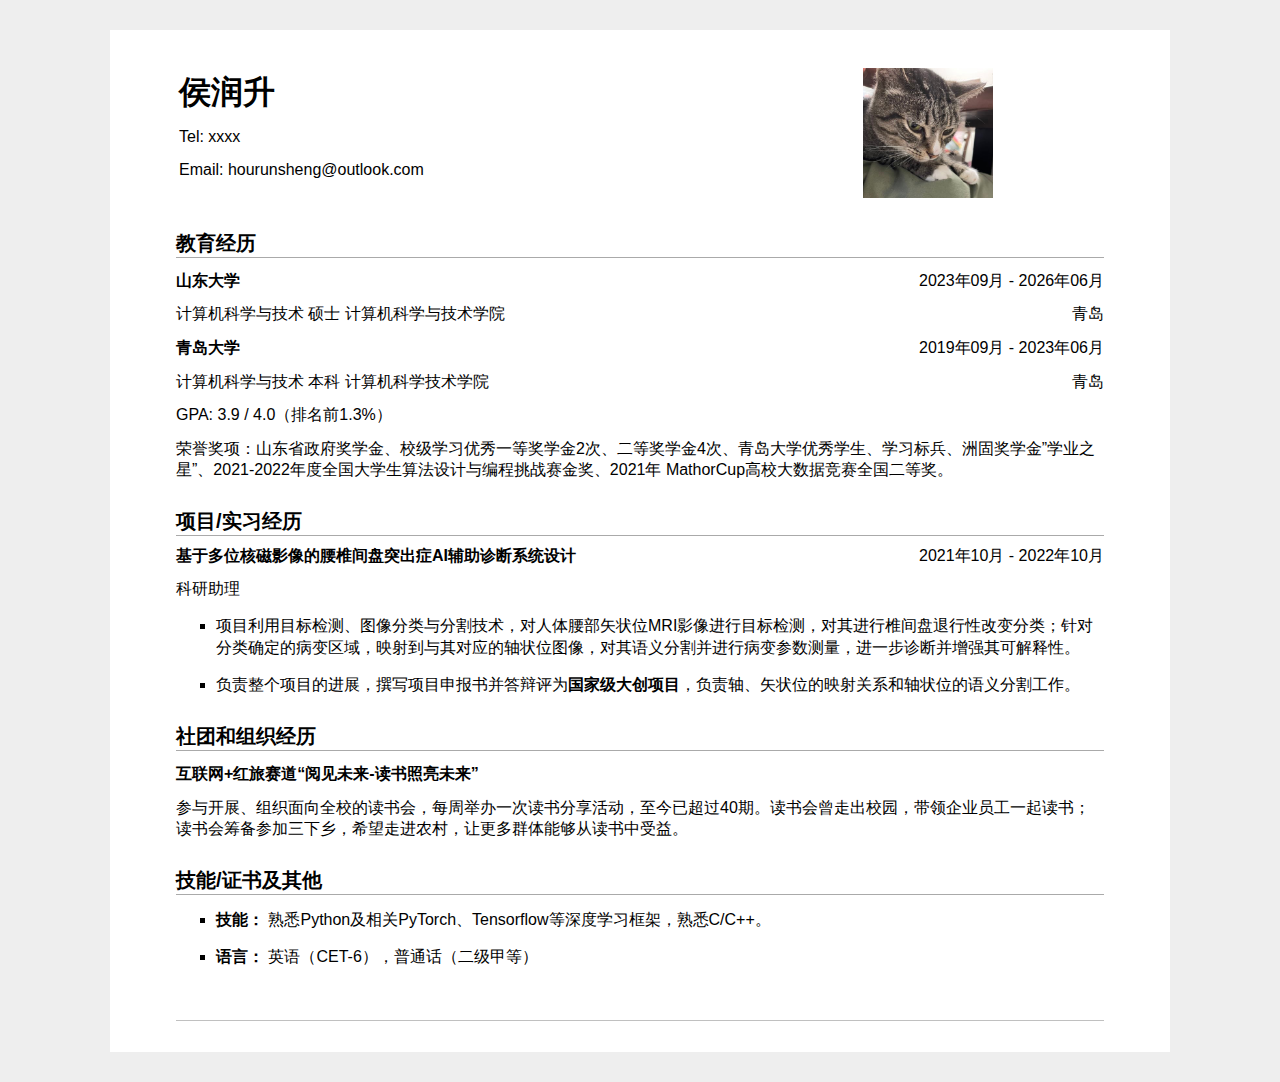
==== index.html @ 1c1a1207 "Update index.html" ====
<html xmlns="http://www.w3.org/1999/xhtml" xml:lang="zh-CN">
<head>
<meta http-equiv="Content-Type" content="text/html;charset=utf-8" />
<meta name="keywords" content="Runsheng Hou"> 
<meta name="description" content="Runsheng Hou's home page">



<link rel="stylesheet" href="jemdoc.css" type="text/css" />
<title>Runsheng Hou</title>
<script type="text/javascript">

  var _gaq = _gaq || [];
  _gaq.push(['_setAccount', 'UA-39824124-1']);
  _gaq.push(['_trackPageview']);

  (function() {
    var ga = document.createElement('script'); ga.type = 'text/javascript'; ga.async = true;
    ga.src = ('https:' == document.location.protocol ? 'https://ssl' : 'http://www') + '.google-analytics.com/ga.js';
    var s = document.getElementsByTagName('script')[0]; s.parentNode.insertBefore(ga, s);
  })();
  
  </script>
</head>
<body >

<div id="layout-content" style="margin-top:25px">

<table>
	<tbody>
		<tr>
			<td width="680">

				<p><font size=6><b>侯润升</b></font> </p>
				<p>Tel: xxxx</p>
				<p>Email: hourunsheng@outlook.com</p>

			</td>

			<td>
				<img src="kyle.jpg" border="0" width="130">
			</td>
			
		<tr>
	</tbody>
</table>

<h2>教育经历</h2>
<p>
	<p style="text-align: left;"><b>山东大学</b> <span style="float: right;">2023年09月 - 2026年06月</span></p>
	<p style="text-align: left;">计算机科学与技术 硕士 计算机科学与技术学院<span style="float: right;">青岛</span></p>
</p>
<p>
	<p style="text-align: left;"><b>青岛大学</b> <span style="float: right;">2019年09月 - 2023年06月</span></p>
	<p style="text-align: left;">计算机科学与技术 本科 计算机科学技术学院<span style="float: right;">青岛</span></p>
	<p>GPA: 3.9 / 4.0（排名前1.3%）</p>
	荣誉奖项：山东省政府奖学金、校级学习优秀一等奖学金2次、二等奖学金4次、青岛大学优秀学生、学习标兵、洲固奖学金”学业之星”、2021-2022年度全国大学生算法设计与编程挑战赛金奖、2021年 MathorCup高校大数据竞赛全国二等奖。
	
</p>

<h2>项目/实习经历</h2>
	<p style="text-align: left;"><b>基于多位核磁影像的腰椎间盘突出症AI辅助诊断系统设计</b> <span style="float: right;">2021年10月 - 2022年10月</span></p>
	<p>科研助理</p>
	<ul style="list-style-type:square; margin-top:13px;margin-bottom:0px;">
		<li>
			项目利用目标检测、图像分类与分割技术，对人体腰部矢状位MRI影像进行目标检测，对其进行椎间盘退行性改变分类；针对分类确定的病变区域，映射到与其对应的轴状位图像，对其语义分割并进行病变参数测量，进一步诊断并增强其可解释性。
		</li>
		<li>
			负责整个项目的进展，撰写项目申报书并答辩评为<b>国家级大创项目</b>，负责轴、矢状位的映射关系和轴状位的语义分割工作。
		</li>
	</ul>



<h2>社团和组织经历</h2>

<p>
	<p style="text-align: left;"><b>互联网+红旅赛道“阅见未来-读书照亮未来”</b> </p>
	参与开展、组织面向全校的读书会，每周举办一次读书分享活动，至今已超过40期。读书会曾走出校园，带领企业员工一起读书；读书会筹备参加三下乡，希望走进农村，让更多群体能够从读书中受益。
</p>


<h2>技能/证书及其他</h2>
<p>
	<ul style="list-style-type:square; margin-top:13px;margin-bottom:0px;">
		<li>
			<b>技能： </b>熟悉Python及相关PyTorch、Tensorflow等深度学习框架，熟悉C/C++。
		</li>
		<li>
			<b>语言： </b>英语（CET-6），普通话（二级甲等）
		</li>
	</ul>
</p>

<div id="footer">
	<div id="footer-text"></div>
</div>
</div>
</body>
</html>
---- jemdoc.css ----
/* Default css file for jemdoc. */

table#tlayout {
    border: none;
    border-collapse: separate;
    background: white;
}
/*
body {
	background: white;
	padding-bottom: 8px;
	margin: 0;
}
*/
html {
  background-color: #eeeeee; 
}

body { 
  font-family: Arial, Helvetica, Times, Georgia, Verdana, san-serif;
  color: #000;
  background-color: #ffffff; 
  text-align:left; /* for IE */
  margin-top: 30px; 
  margin-bottom: 30px;
  margin-left: auto;
  margin-right: auto;
  padding-left:  50px;
  padding-right: 50px;
  padding-top: 10px;
  padding-bottom: 30px;
  max-width: 960px;
}

#layout-menu {
	background: #f6f6f6;
	border: 1px solid #dddddd;
	padding-top: 0.5em;
	padding-left: 8px;
	padding-right: 8px;
	font-size: 1.0em;
	width: auto;
	white-space: nowrap;
    text-align: left;
    vertical-align: top;
}

#layout-menu td {
	background: #f4f4f4;
    vertical-align: top;
}

#layout-content {
	padding-top: 0.0em;
	padding-left: 1.0em;
	padding-right: 1.0em;
    border: none;
    background: white;
    text-align: left;
    vertical-align: top;
}

#layout-menu a {
	line-height: 1.5em;
	margin-left: 0.5em;
}

tt {
    background: #ffffdd;
}

pre, tt {
	font-size: 90%;
	font-family: monaco, monospace;
}

a, a > tt {
	color: #224b8d;
	text-decoration: none;
}

a:hover {
	border-bottom: 1px gray dotted;
}

#layout-menu a.current:link, #layout-menu a.current:visited {
	color: #022b6d;
	border-bottom: 1px gray solid;
}
#layout-menu a:link, #layout-menu a:visited, #layout-menu a:hover {
	color: #527bbd;
	text-decoration: none;
}
#layout-menu a:hover {
	text-decoration: none;
}

div.menu-category {
	border-bottom: 1px solid gray;
	margin-top: 0.8em;
	padding-top: 0.2em;
	padding-bottom: 0.1em;
	font-weight: bold;
}

div.menu-item {
	padding-left: 16px;
	text-indent: -16px;
}

div#toptitle {
	padding-bottom: 0.2em;
	margin-bottom: 1.5em;
	/*border-bottom: 3px double gray;*/
}

/* Reduce space if we begin the page with a title. */
div#toptitle + h2, div#toptitle + h3 {
	margin-top: 0em;
}

div#subtitle {
	margin-top: 0.0em;
	margin-bottom: 0.0em;
	padding-top: 0em;
	padding-bottom: 0.1em;
}

em {
	font-style: italic;
}

strong {
	font-weight: bold;
}


h1, h2, h3 {
	
	margin-top: 0.7em;
	margin-bottom: 0.5em;
	padding-bottom: 0.2em;
	line-height: 1.0;
	padding-top: 0.5em;
	border-bottom: 1px solid #aaaaaa;
}

h1 {
	font-size: 165%;
	padding-bottom: 0.3em;
}

h2 {
	padding-top: 0.8em;
	font-size: 125%;
}

h2 + h3 {
    padding-top: 0.2em;
}

h3 {
	font-size: 110%;
	border-bottom: none;
}

p {
	margin-top: 0.0em;
	margin-bottom: 0.8em;
	padding: 0;
	line-height: 1.3;
}

pre {
	padding: 0;
	margin: 0;
}

div#footer {
	font-size: small;
	border-top: 1px solid #c0c0c0;
	padding-top: 0.1em;
	margin-top: 4.0em;
	color: #c0c0c0;
}

div#footer a {
	color: #80a0b0;
}

div#footer-text {
	float: left;
	padding-bottom: 8px;
}

ul, ol, dl {
	margin-top: 0.2em;
	padding-top: 0;
	margin-bottom: 0.8em;
	line-height: 1.4
}

dt {
	margin-top: 0.5em;
	margin-bottom: 0;
}

dl {
	margin-left: 20px;
}

dd {
	color: #222222;
}

dd > *:first-child {
	margin-top: 0;
}

ul {
	list-style-position: outside;
	list-style-type: circle;
}

p + ul, p + ol {
	margin-top: -0.5em;
}

li {
	margin-top:0.9em;
}

ol {
	list-style-position: outside;
	list-style-type: decimal;
}

li p, dd p {
	margin-bottom: 0.3em;
}


ol ol {
	list-style-type: lower-alpha;
}

ol ol ol {
	list-style-type: lower-roman;
}

p + div.codeblock {
	margin-top: -0.6em;
}

div.codeblock, div.infoblock {
	margin-right: 0%;
	margin-top: 1.2em;
	margin-bottom: 1.3em;
}

div.blocktitle {
	font-weight: bold;
	color: #cd7b62;
	margin-top: 1.2em;
	margin-bottom: 0.1em;
}

div.blockcontent {
	border: 1px solid silver;
	padding: 0.3em 0.5em;
}

div.infoblock > div.blockcontent {
	background: #ffffee;
}

div.blockcontent p + ul, div.blockcontent p + ol {
	margin-top: 0.4em;
}

div.infoblock p {
	margin-bottom: 0em;
}

div.infoblock li p, div.infoblock dd p {
	margin-bottom: 0.5em;
}

div.infoblock p + p {
	margin-top: 0.8em;
}

div.codeblock > div.blockcontent {
	background: #f6f6f6;
}

span.pycommand {
	color: #000070;
}

span.statement {
	color: #008800;
}
span.builtin {
	color: #000088;
}
span.special {
	color: #990000;
}
span.operator {
	color: #880000;
}
span.error {
	color: #aa0000;
}
span.comment, span.comment > *, span.string, span.string > * {
	color: #606060;
}

@media print {
	#layout-menu { display: none; }
}

#fwtitle {
	margin: 2px;
}

#fwtitle #toptitle {
	padding-left: 0.5em;
	margin-bottom: 0.5em;
}

#layout-content h1:first-child, #layout-content h2:first-child, #layout-content h3:first-child {
	margin-top: -0.7em;
}

div#toptitle h1, #layout-content div#toptitle h1 {
	margin-bottom: 0.0em;
	padding-bottom: 0.1em;
	padding-top: 0;
	margin-top: 0.5em;
	border-bottom: none;
}

img.eq {
	padding: 0;
	padding-left: 0.1em;
	padding-right: 0.1em;
	margin: 0;
}

img.eqwl {
	padding-left: 2em;
	padding-top: 0.6em;
	padding-bottom: 0.2em;
	margin: 0;
}

table + table {
    margin-top: 1em;
}

tr.heading {
    font-weight: bold;
    border-bottom: 2px solid black;
}

img {
    border: none;
}

table.imgtable, table.imgtable td {
    border: none;
    text-align: left;
}
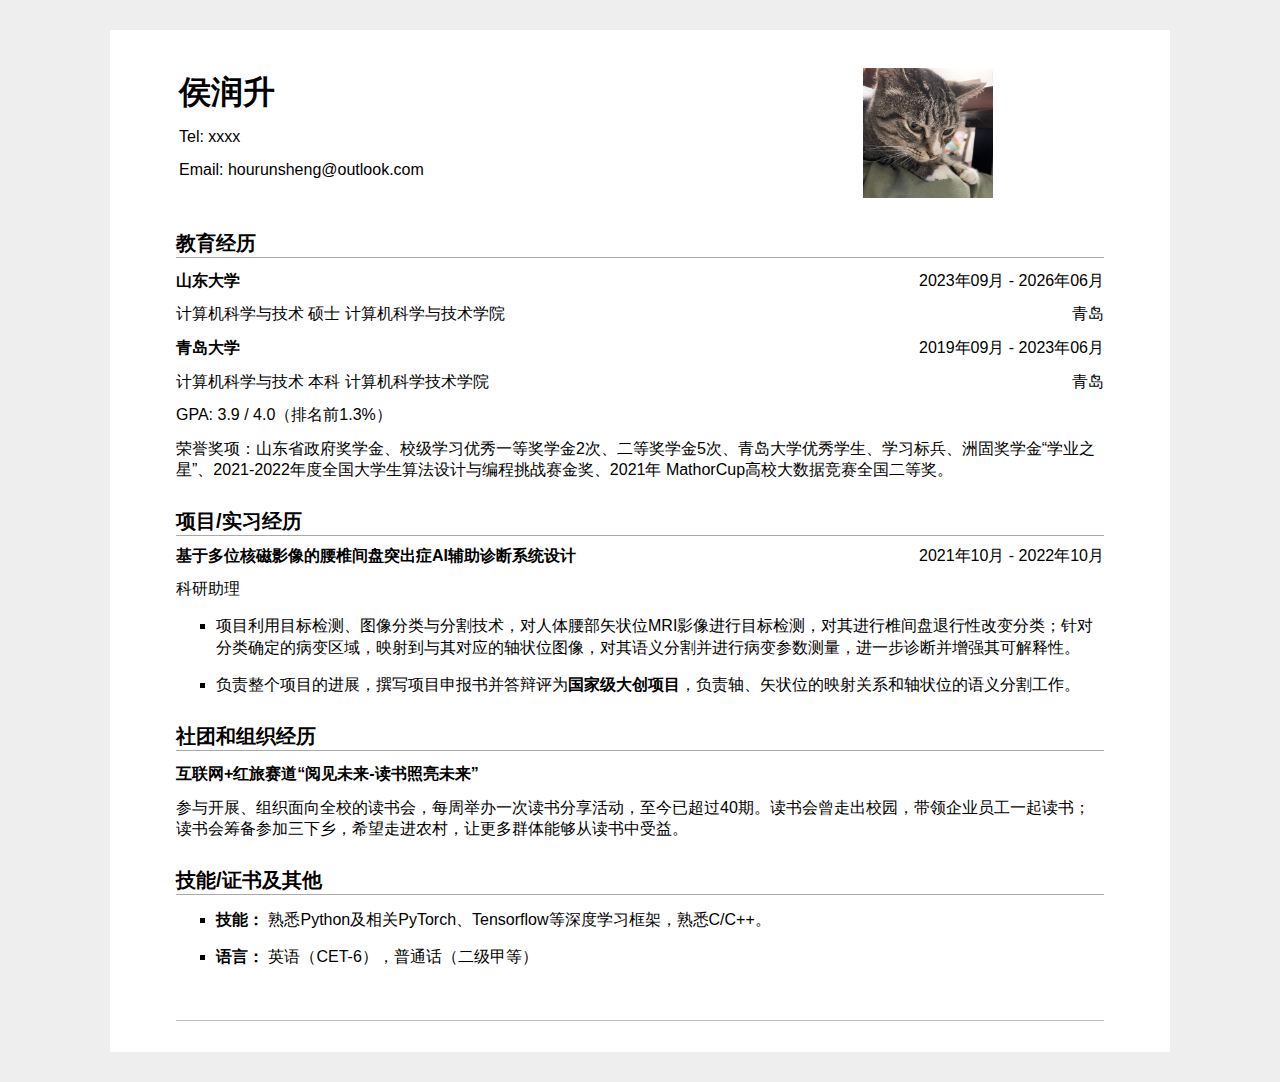
==== commit a36f68d3: "Update index.html" ====
--- a/index.html
+++ b/index.html
@@ -54,7 +54,7 @@
 	<p style="text-align: left;"><b>青岛大学</b> <span style="float: right;">2019年09月 - 2023年06月</span></p>
 	<p style="text-align: left;">计算机科学与技术 本科 计算机科学技术学院<span style="float: right;">青岛</span></p>
 	<p>GPA: 3.9 / 4.0（排名前1.3%）</p>
-	荣誉奖项：山东省政府奖学金、校级学习优秀一等奖学金2次、二等奖学金4次、青岛大学优秀学生、学习标兵、洲固奖学金”学业之星”、2021-2022年度全国大学生算法设计与编程挑战赛金奖、2021年 MathorCup高校大数据竞赛全国二等奖。
+	荣誉奖项：山东省政府奖学金、校级学习优秀一等奖学金2次、二等奖学金5次、青岛大学优秀学生、学习标兵、洲固奖学金“学业之星”、2021-2022年度全国大学生算法设计与编程挑战赛金奖、2021年 MathorCup高校大数据竞赛全国二等奖。
 	
 </p>
 
--- a/jemdoc.css
+++ b/jemdoc.css
@@ -17,7 +17,7 @@
 }
 
 body { 
-  font-family: Arial, Helvetica, Times, Georgia, Verdana, san-serif;
+  font-family: Arial, Helvetica, Times, Georgia, Verdana, sans-serif;
   color: #000;
   background-color: #ffffff; 
   text-align:left; /* for IE */
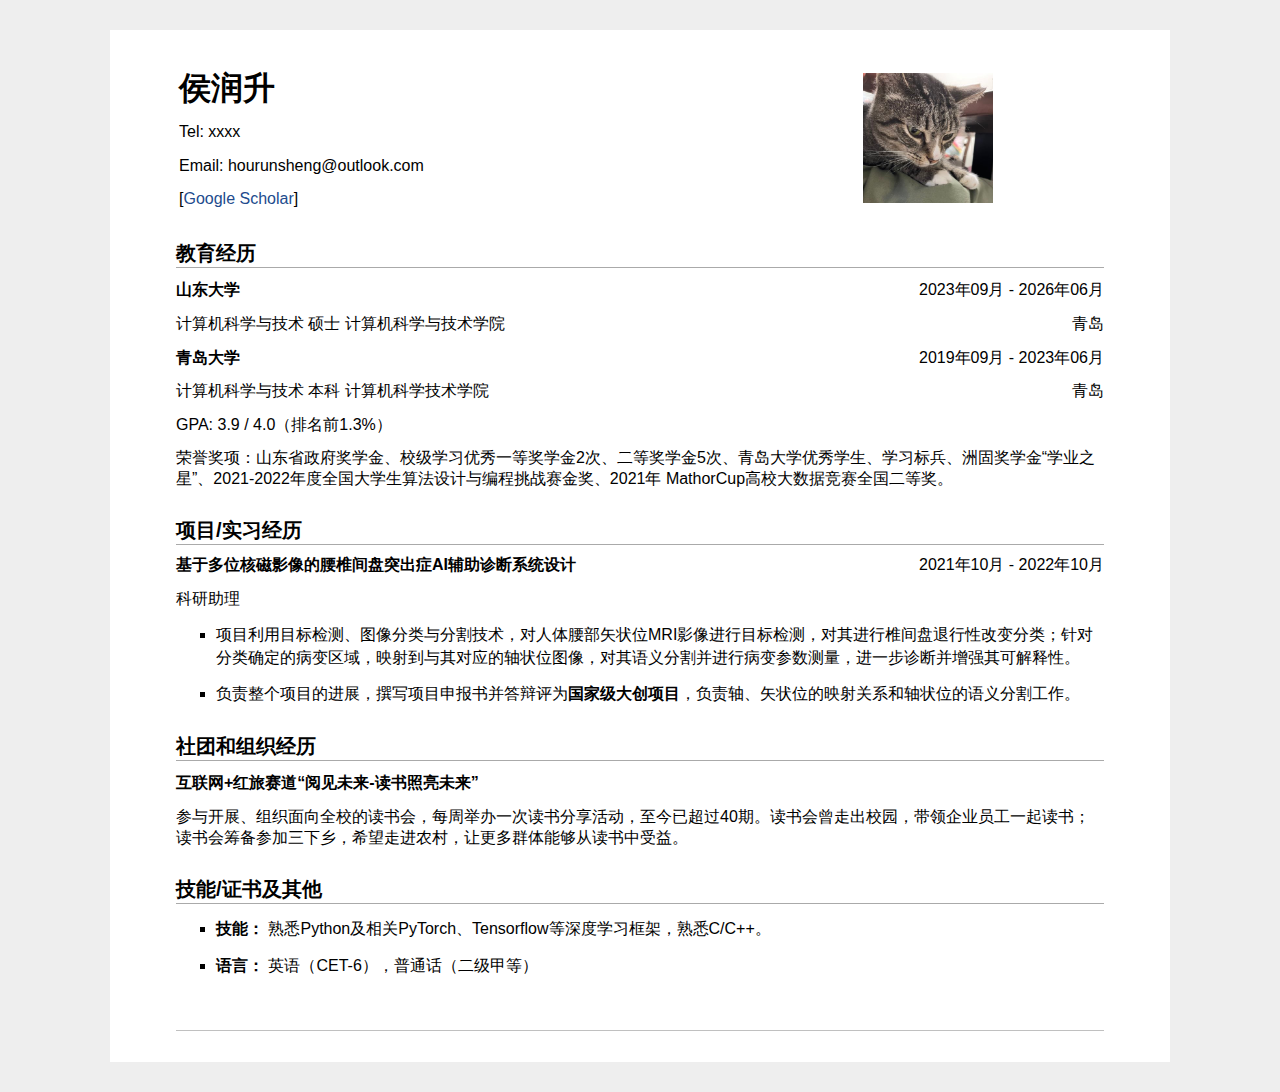
==== commit 482c7d5f: "Update index.html" ====
--- a/index.html
+++ b/index.html
@@ -34,6 +34,7 @@
 				<p><font size=6><b>侯润升</b></font> </p>
 				<p>Tel: xxxx</p>
 				<p>Email: hourunsheng@outlook.com</p>
+				[<a href="https://scholar.google.com/citations?view_op=list_works&hl=en&user=yI5UtN8AAAAJ">Google Scholar</a>]
 
 			</td>
 
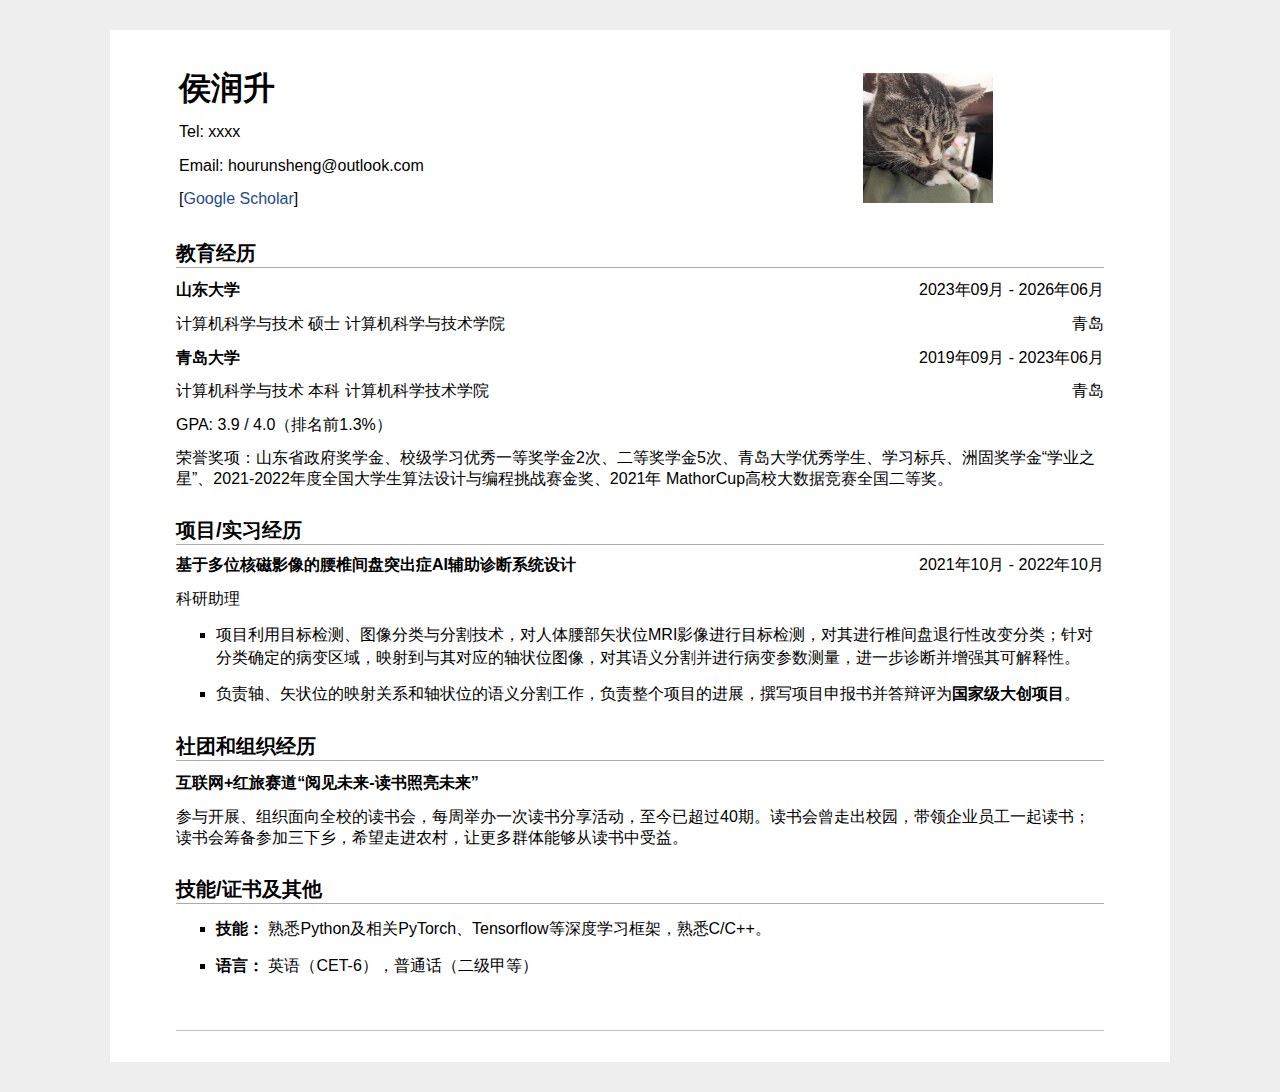
==== commit 1856337c: "update project" ====
--- a/index.html
+++ b/index.html
@@ -67,7 +67,7 @@
 			项目利用目标检测、图像分类与分割技术，对人体腰部矢状位MRI影像进行目标检测，对其进行椎间盘退行性改变分类；针对分类确定的病变区域，映射到与其对应的轴状位图像，对其语义分割并进行病变参数测量，进一步诊断并增强其可解释性。
 		</li>
 		<li>
-			负责整个项目的进展，撰写项目申报书并答辩评为<b>国家级大创项目</b>，负责轴、矢状位的映射关系和轴状位的语义分割工作。
+			负责轴、矢状位的映射关系和轴状位的语义分割工作，负责整个项目的进展，撰写项目申报书并答辩评为<b>国家级大创项目</b>。
 		</li>
 	</ul>
 
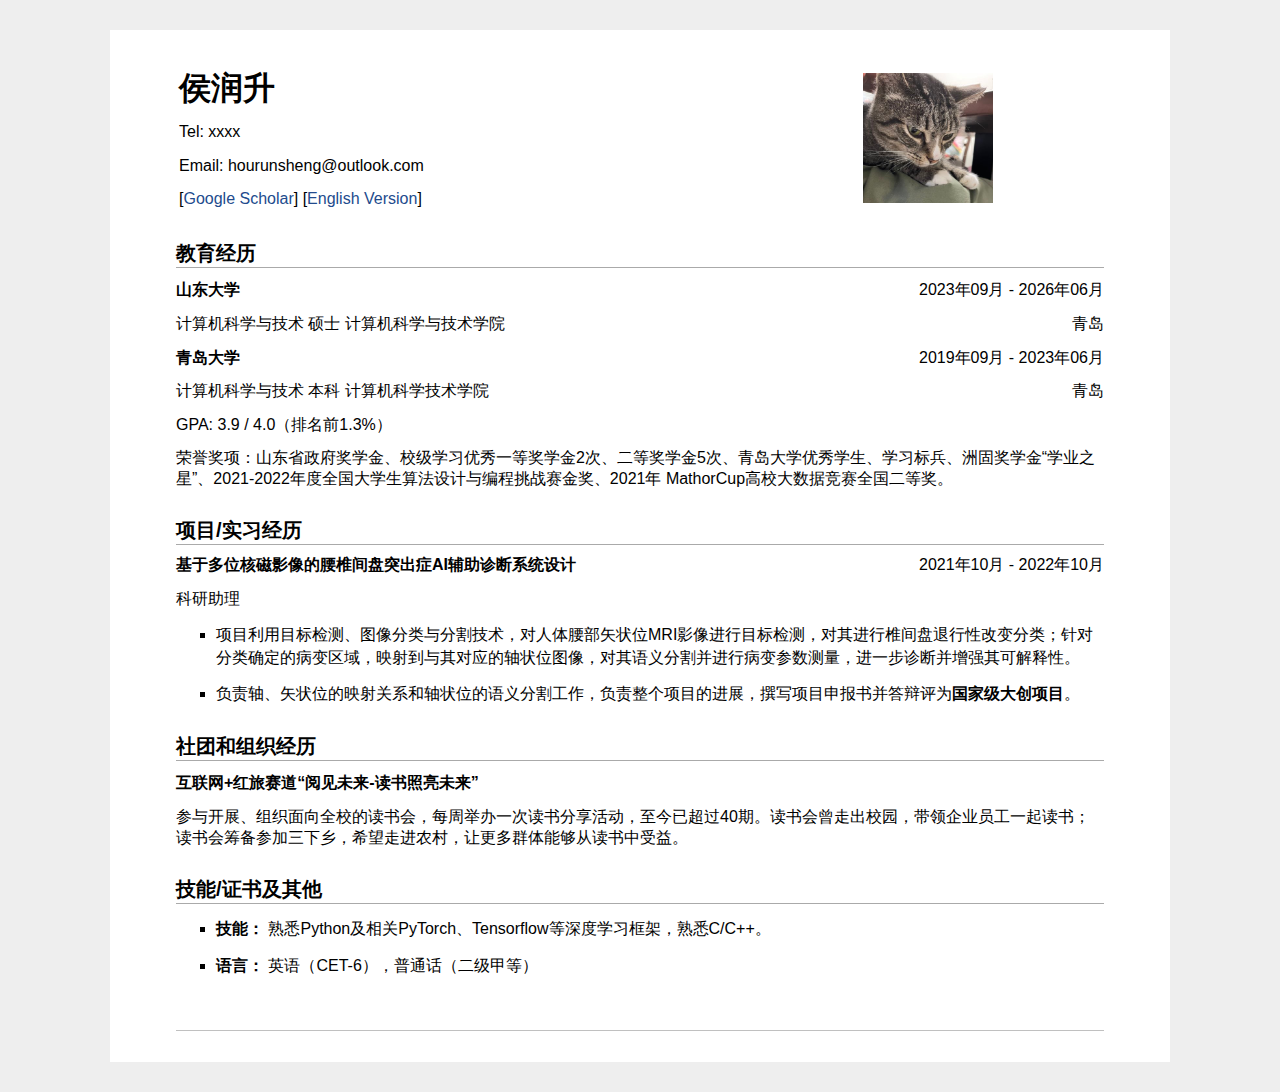
==== commit 644ae54c: "create EN-CV" ====
--- a/index.html
+++ b/index.html
@@ -34,7 +34,8 @@
 				<p><font size=6><b>侯润升</b></font> </p>
 				<p>Tel: xxxx</p>
 				<p>Email: hourunsheng@outlook.com</p>
-				[<a href="https://scholar.google.com/citations?view_op=list_works&hl=en&user=yI5UtN8AAAAJ">Google Scholar</a>]
+				[<a href="https://scholar.google.com/citations?view_op=list_works&hl=en&user=yI5UtN8AAAAJ">Google Scholar</a>] 
+				[<a href=encv.html>English Version</a>]
 
 			</td>
 
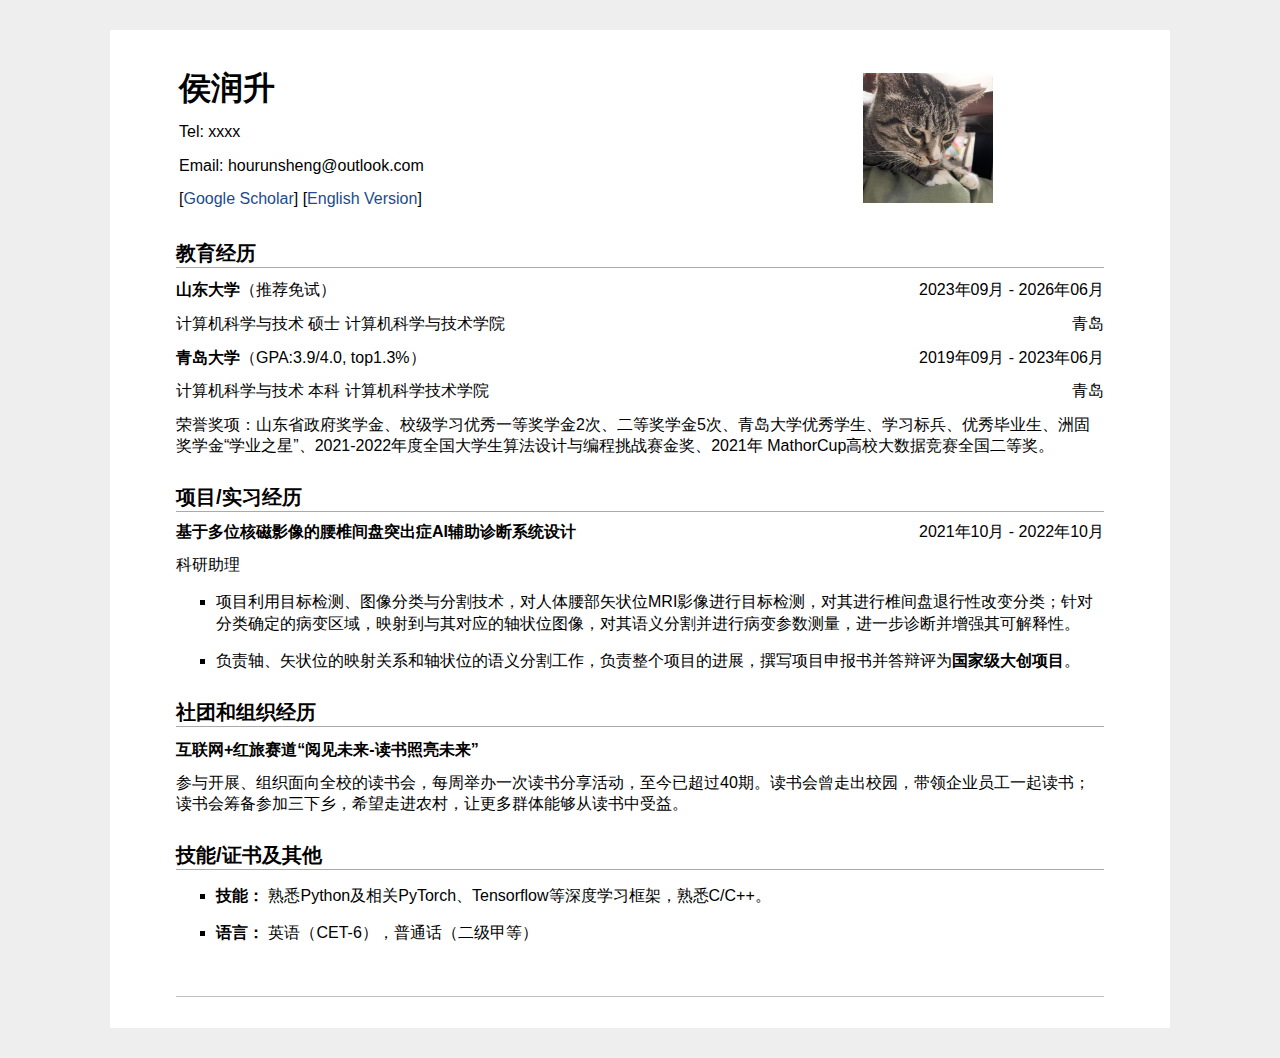
==== commit e64ea7d2: ":tada: Init english version CV" ====
--- a/index.html
+++ b/index.html
@@ -49,14 +49,14 @@
 
 <h2>教育经历</h2>
 <p>
-	<p style="text-align: left;"><b>山东大学</b> <span style="float: right;">2023年09月 - 2026年06月</span></p>
+	<p style="text-align: left;"><b>山东大学</b>（推荐免试） <span style="float: right;">2023年09月 - 2026年06月</span></p>
 	<p style="text-align: left;">计算机科学与技术 硕士 计算机科学与技术学院<span style="float: right;">青岛</span></p>
 </p>
 <p>
-	<p style="text-align: left;"><b>青岛大学</b> <span style="float: right;">2019年09月 - 2023年06月</span></p>
-	<p style="text-align: left;">计算机科学与技术 本科 计算机科学技术学院<span style="float: right;">青岛</span></p>
-	<p>GPA: 3.9 / 4.0（排名前1.3%）</p>
-	荣誉奖项：山东省政府奖学金、校级学习优秀一等奖学金2次、二等奖学金5次、青岛大学优秀学生、学习标兵、洲固奖学金“学业之星”、2021-2022年度全国大学生算法设计与编程挑战赛金奖、2021年 MathorCup高校大数据竞赛全国二等奖。
+	<p style="text-align: left;"><b>青岛大学</b>（GPA:3.9/4.0, top1.3%） <span style="float: right;">2019年09月 - 2023年06月</span></p>
+	<p style="text-align: left;">计算机科学与技术 本科 计算机科学技术学院 <span style="float: right;">青岛</span></p>
+	<p></p>
+	荣誉奖项：山东省政府奖学金、校级学习优秀一等奖学金2次、二等奖学金5次、青岛大学优秀学生、学习标兵、优秀毕业生、洲固奖学金“学业之星”、2021-2022年度全国大学生算法设计与编程挑战赛金奖、2021年 MathorCup高校大数据竞赛全国二等奖。
 	
 </p>
 
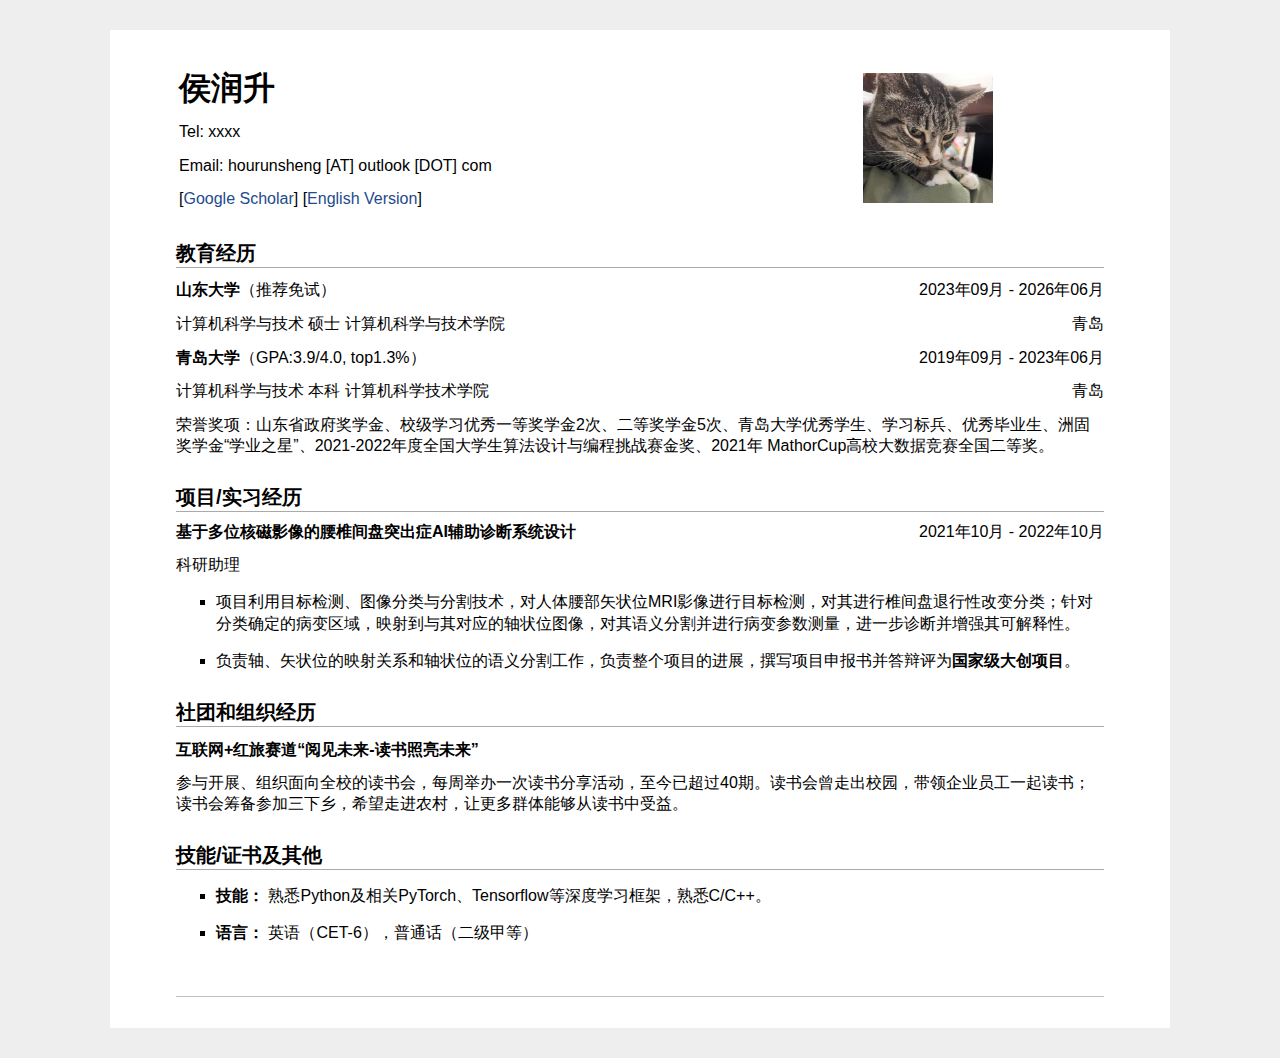
==== commit 7c3775cd: ":rocket: update en cv" ====
--- a/index.html
+++ b/index.html
@@ -7,7 +7,7 @@
 
 
 <link rel="stylesheet" href="jemdoc.css" type="text/css" />
-<title>Runsheng Hou</title>
+<title>Runsheng Hou（侯润升）</title>
 <script type="text/javascript">
 
   var _gaq = _gaq || [];
@@ -33,7 +33,7 @@
 
 				<p><font size=6><b>侯润升</b></font> </p>
 				<p>Tel: xxxx</p>
-				<p>Email: hourunsheng@outlook.com</p>
+				<p>Email: hourunsheng<!-- >@. --> [AT] <!-- >@. -->outlook<!-- >@. --> [DOT] <!-- >@. -->com</p>
 				[<a href="https://scholar.google.com/citations?view_op=list_works&hl=en&user=yI5UtN8AAAAJ">Google Scholar</a>] 
 				[<a href=encv.html>English Version</a>]
 
--- a/jemdoc.css
+++ b/jemdoc.css
@@ -17,7 +17,7 @@
 }
 
 body { 
-  font-family: Arial, Helvetica, Times, Georgia, Verdana, sans-serif;
+  font-family: sans-serif, Helvetica, Arial, Times, Georgia, Verdana;
   color: #000;
   background-color: #ffffff; 
   text-align:left; /* for IE */
